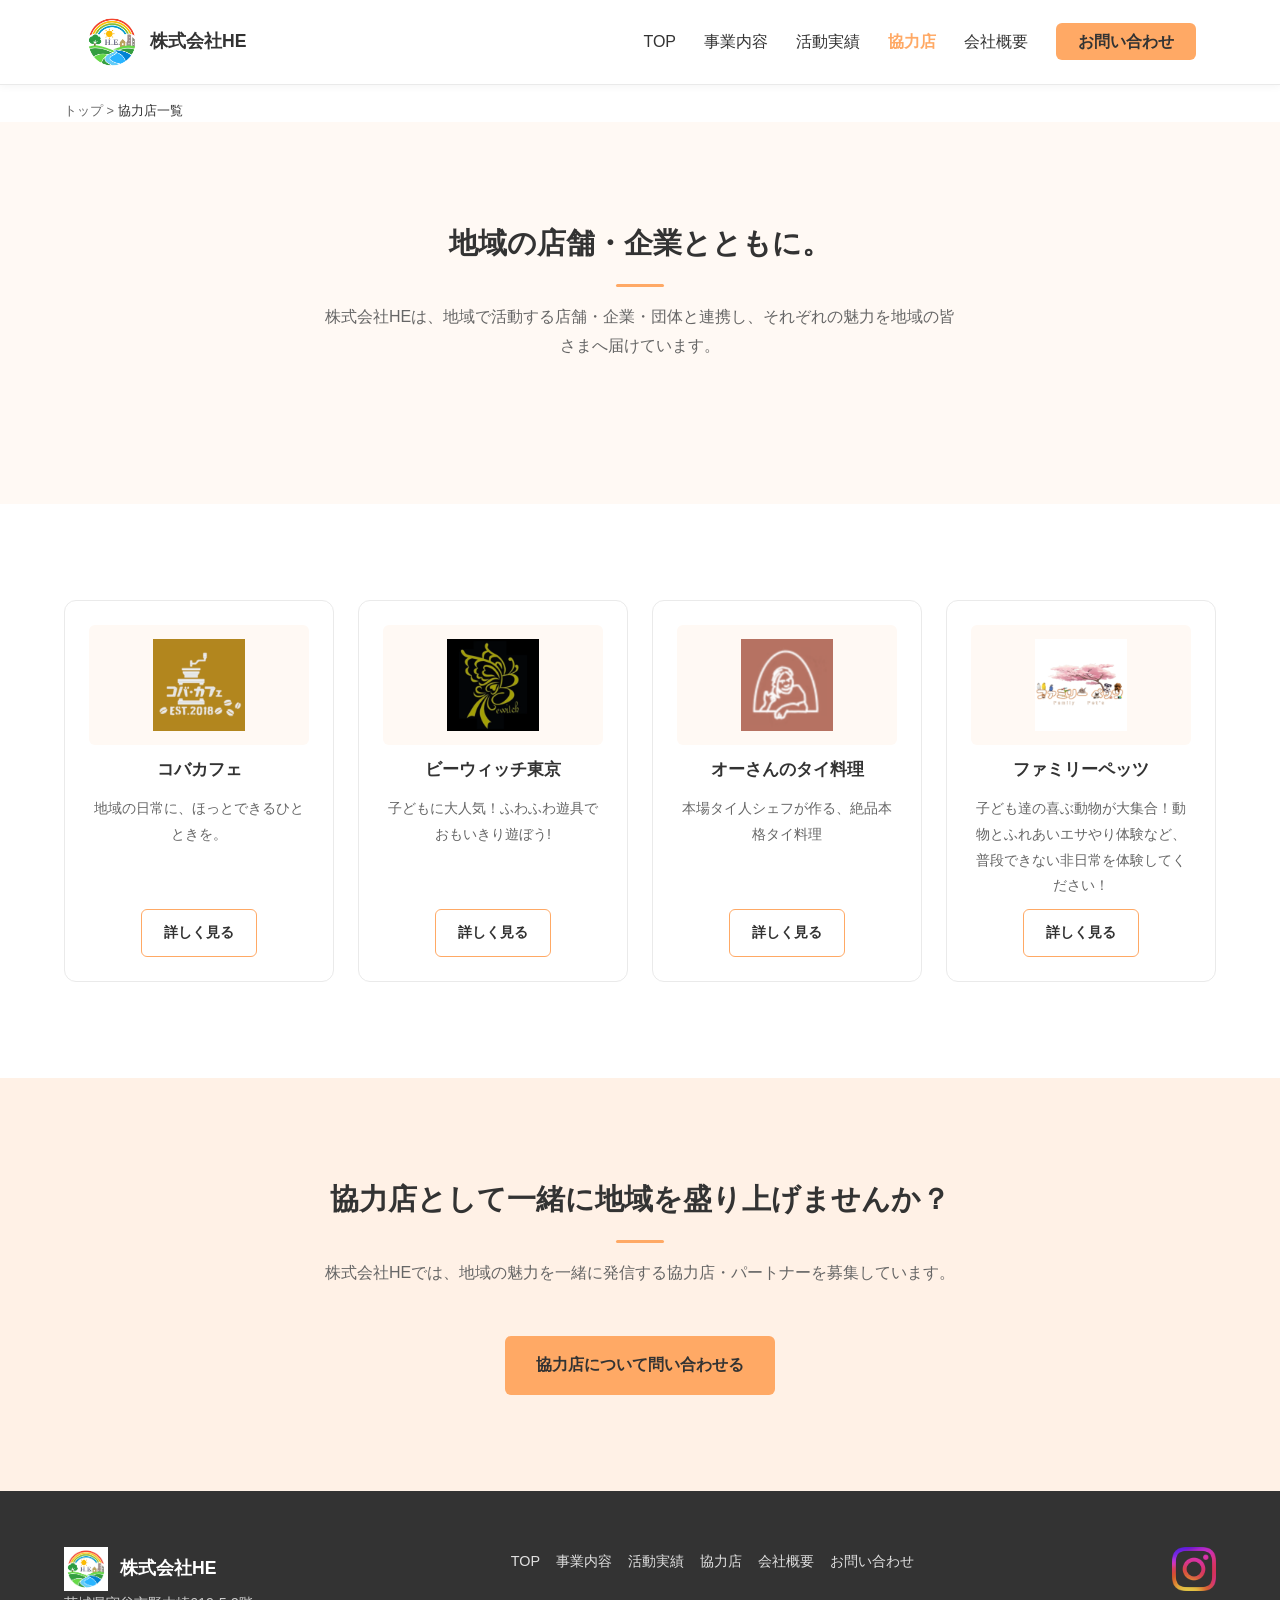
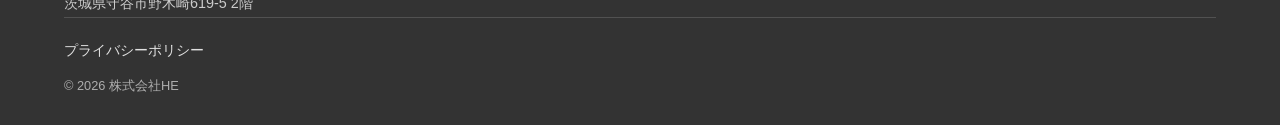
==== partners/index.html @ 6c6effa5 "一覧ページのキャッチコピーを各店詳細ページと統一(コバカフェは保留のため未変更)" ====
<!DOCTYPE html>

<html lang="ja">
<head>
<meta charset="UTF-8">
<meta name="viewport" content="width=device-width, initial-scale=1.0">
<link rel="icon" type="image/png" href="/images/favicon.png">

<title>協力店一覧｜株式会社HE</title>
<meta name="description" content="株式会社HEと連携する地域の協力店・パートナーの一覧ページです。">
<link rel="canonical" href="https://he-company.com/partners/">

<meta property="og:type" content="website">
<meta property="og:title" content="協力店一覧｜株式会社HE">
<meta property="og:description" content="株式会社HEと連携する地域の協力店・パートナーの一覧ページです。">
<meta property="og:url" content="https://he-company.com/partners/">
<meta property="og:image" content="https://he-company.com/images/logo.png">

<link rel="stylesheet" href="/style.css">
<link rel="stylesheet" href="/partners.css">
</head>
<body>

<header>
    <div class="header-inner container">

        <a href="/" class="brand">
            <img src="/images/logo.png" alt="株式会社HEロゴ" class="site-logo">
            <span class="site-name">株式会社HE</span>
        </a>

        <div class="hamburger" id="hamburger" aria-label="メニューを開く">
            <span></span>
            <span></span>
            <span></span>
        </div>

        <nav id="nav-menu">
            <ul>
                <li><a href="/#hero">TOP</a></li>
                <li><a href="/#services">事業内容</a></li>
                <li><a href="/#results">活動実績</a></li>
                <li><a href="/partners/" class="active" aria-current="page">協力店</a></li>
                <li><a href="/#company">会社概要</a></li>
                <li class="nav-cta"><a href="/#contact">お問い合わせ</a></li>
            </ul>
        </nav>

    </div>
</header>

<nav class="breadcrumb" aria-label="パンくずリスト">
    <div class="container">
        <a href="/">トップ</a> <span>&gt;</span> <span aria-current="page">協力店一覧</span>
    </div>
</nav>

<section class="bg-sub partners-hero">
    <div class="container fade-in">
        <h1 class="section-title">地域の店舗・企業とともに。</h1>
        <p class="section-lead">
            株式会社HEは、地域で活動する店舗・企業・団体と連携し、それぞれの魅力を地域の皆さまへ届けています。
        </p>
    </div>
</section>

<section>
    <div class="container fade-in">

        <!-- 協力店を追加する場合は、この <article class="partner-card"> ブロックを複製してください -->
        <div class="partners-list-grid">

            <article class="partner-card">
                <a href="/partners/kobacafe/" class="partner-card-logo">
                    <img src="/images/partners/kobacafe/logo.png" alt="コバカフェのロゴ">
                </a>
                <h2><a href="/partners/kobacafe/">コバカフェ</a></h2>
                <p>地域の日常に、ほっとできるひとときを。</p>
                <a href="/partners/kobacafe/" class="btn btn-outline btn-small">詳しく見る</a>
            </article>

            <article class="partner-card">
                <a href="/partners/bewitch-tokyo/" class="partner-card-logo">
                    <img src="/images/partners/bewitch-tokyo/logo.png" alt="ビーウィッチ東京のロゴ">
                </a>
                <h2><a href="/partners/bewitch-tokyo/">ビーウィッチ東京</a></h2>
                <p>子どもに大人気！ふわふわ遊具でおもいきり遊ぼう!</p>
                <a href="/partners/bewitch-tokyo/" class="btn btn-outline btn-small">詳しく見る</a>
            </article>

            <article class="partner-card">
                <a href="/partners/osan-thai/" class="partner-card-logo">
                    <img src="/images/partners/osan-thai/logo.png" alt="オーさんのタイ料理のロゴ">
                </a>
                <h2><a href="/partners/osan-thai/">オーさんのタイ料理</a></h2>
                <p>本場タイ人シェフが作る、絶品本格タイ料理</p>
                <a href="/partners/osan-thai/" class="btn btn-outline btn-small">詳しく見る</a>
            </article>

            <article class="partner-card">
                <a href="/partners/family-pets/" class="partner-card-logo">
                    <img src="/images/partners/family-pets/logo.png" alt="ファミリーペッツのロゴ">
                </a>
                <h2><a href="/partners/family-pets/">ファミリーペッツ</a></h2>
                <p>子ども達の喜ぶ動物が大集合！動物とふれあいエサやり体験など、普段できない非日常を体験してください！</p>
                <a href="/partners/family-pets/" class="btn btn-outline btn-small">詳しく見る</a>
            </article>

        </div>

    </div>
</section>

<section class="bg-accent">
    <div class="container fade-in" style="text-align:center;">
        <h2 class="section-title">協力店として一緒に地域を盛り上げませんか？</h2>
        <p class="section-lead">
            株式会社HEでは、地域の魅力を一緒に発信する協力店・パートナーを募集しています。
        </p>
        <a href="/#contact" class="btn btn-primary">協力店について問い合わせる</a>
    </div>
</section>

<footer>

    <div class="container footer-grid">

        <div>
            <div class="footer-brand">
                <img src="/images/logo.png" alt="株式会社HEロゴ" class="site-logo">
                <span class="site-name" style="color:#fff;">株式会社HE</span>
            </div>
            <p class="footer-address">茨城県守谷市野木崎619-5 2階</p>
        </div>

        <nav class="footer-nav">
            <ul>
                <li><a href="/#hero">TOP</a></li>
                <li><a href="/#services">事業内容</a></li>
                <li><a href="/#results">活動実績</a></li>
                <li><a href="/partners/">協力店</a></li>
                <li><a href="/#company">会社概要</a></li>
                <li><a href="/#contact">お問い合わせ</a></li>
            </ul>
        </nav>

        <div class="footer-sns">
            <ul>
                <!-- Instagramのリンク先URLは後日設定予定 -->
                <li><a href="#" aria-label="Instagram"><img src="/images/instagram-icon.png" alt="Instagram" class="sns-icon"></a></li>
            </ul>
        </div>

    </div>

    <div class="container footer-legal">
        <a href="/privacy/">プライバシーポリシー</a>
        <p>© 2026 株式会社HE</p>
    </div>

</footer>

<script src="/script.js"></script>
</body>
</html>
---- style.css ----
/* ==========================================================================
   Variables
   ========================================================================== */
:root {
  --color-primary: #FFA965;
  --color-primary-light: #FFF1E6;
  --color-text: #333333;
  --color-text-light: #666666;
  --color-background: #FFFFFF;
  --color-background-sub: #FFF9F4;
  --color-border: #EAEAEA;
  --container-width: 1200px;
  --partner-content-width: 800px;
  --radius-sm: 6px;
  --radius-md: 12px;
  --section-padding: clamp(56px, 8vw, 96px);
}

/* ==========================================================================
   Reset / Base
   ========================================================================== */
* {
  margin: 0;
  padding: 0;
  box-sizing: border-box;
}

html {
  scroll-behavior: smooth;
}

body {
  font-family: "Hiragino Kaku Gothic ProN", "Hiragino Sans", "Yu Gothic Medium", "Meiryo", sans-serif;
  line-height: 1.8;
  color: var(--color-text);
  background: var(--color-background);
  overflow-x: hidden;
}

img {
  max-width: 100%;
  display: block;
}

a {
  color: inherit;
}

.container {
  width: 90%;
  max-width: var(--container-width);
  margin: auto;
}

section {
  padding: var(--section-padding) 0;
}

.bg-sub {
  background: var(--color-background-sub);
}

.bg-accent {
  background: var(--color-primary-light);
}

.section-title {
  text-align: center;
  font-size: clamp(1.4rem, 3vw, 1.8rem);
  margin-bottom: 16px;
}

.section-title::after {
  content: "";
  display: block;
  width: 48px;
  height: 3px;
  background: var(--color-primary);
  margin: 14px auto 0;
  border-radius: 2px;
}

.section-lead {
  text-align: center;
  max-width: 640px;
  margin: 0 auto 48px;
  color: var(--color-text-light);
}

.placeholder {
  border: 2px dashed #d8d0c8;
  background: #fdfbf9;
  display: flex;
  justify-content: center;
  align-items: center;
  color: #999;
  border-radius: var(--radius-sm);
  text-align: center;
  font-size: 0.9rem;
}

/* fade-in on scroll */
.fade-in {
  opacity: 0;
  transform: translateY(16px);
  transition: opacity .6s ease, transform .6s ease;
}

.fade-in.is-visible {
  opacity: 1;
  transform: none;
}

/* ==========================================================================
   Buttons
   ========================================================================== */
.btn {
  display: inline-flex;
  align-items: center;
  justify-content: center;
  gap: 8px;
  min-height: 48px;
  padding: 14px 30px;
  border-radius: var(--radius-sm);
  font-weight: 600;
  text-decoration: none;
  border: 1.5px solid transparent;
  cursor: pointer;
  transition: opacity .2s ease, background-color .2s ease;
  font-size: 1rem;
}

.btn-small {
  min-height: 40px;
  padding: 10px 22px;
  font-size: 0.9rem;
}

.btn-primary {
  background: var(--color-primary);
  color: var(--color-text);
}

.btn-primary:hover {
  opacity: 0.85;
}

.btn-outline {
  background: transparent;
  border-color: var(--color-primary);
  color: var(--color-text);
}

.btn-outline:hover {
  background: var(--color-primary-light);
}

.btn-outline-light {
  background: transparent;
  border-color: #fff;
  color: #fff;
}

.btn-outline-light:hover {
  background: rgba(255, 255, 255, 0.15);
}

/* ==========================================================================
   Header
   ========================================================================== */
header {
  background: #fff;
  border-bottom: 1px solid var(--color-border);
  box-shadow: 0 2px 8px rgba(0, 0, 0, 0.04);
  position: sticky;
  top: 0;
  z-index: 100;
}

.header-inner {
  display: flex;
  justify-content: space-between;
  align-items: center;
  padding: 14px 20px;
}

.brand {
  display: flex;
  align-items: center;
  gap: 10px;
  text-decoration: none;
}

.site-logo {
  width: 56px;
  height: 56px;
  object-fit: contain;
}

.site-name {
  font-size: 1.1rem;
  font-weight: 700;
  color: var(--color-text);
}

.hamburger {
  display: flex;
  flex-direction: column;
  gap: 5px;
  cursor: pointer;
  z-index: 110;
}

.hamburger span {
  width: 28px;
  height: 3px;
  background: var(--color-text);
  border-radius: 3px;
  transition: transform .2s ease, opacity .2s ease;
}

nav ul {
  display: flex;
  align-items: center;
  list-style: none;
  gap: 28px;
}

nav a {
  text-decoration: none;
  color: var(--color-text);
  font-weight: 500;
}

nav a:hover {
  color: var(--color-primary);
}

.nav-cta a {
  background: var(--color-primary);
  color: var(--color-text);
  padding: 10px 22px;
  border-radius: var(--radius-sm);
  font-weight: 600;
}

.nav-cta a:hover {
  opacity: 0.85;
}

/* ==========================================================================
   Hero (first view)
   ========================================================================== */
.hero {
  position: relative;
  overflow: hidden;
}

.hero-media {
  position: absolute;
  inset: 0;
  z-index: 0;
}

.hero-media img {
  width: 100%;
  height: 100%;
  object-fit: cover;
}

.hero-overlay {
  position: absolute;
  inset: 0;
  background: linear-gradient(180deg, rgba(35, 24, 12, 0.55), rgba(35, 24, 12, 0.45));
}

.hero-content {
  position: relative;
  z-index: 1;
  color: #fff;
  text-align: center;
  padding: 120px 0;
}

.hero-brand {
  font-size: 0.95rem;
  letter-spacing: 0.08em;
  opacity: 0.9;
  margin-bottom: 14px;
}

.hero-copy {
  font-size: clamp(1.8rem, 5vw, 2.6rem);
  font-weight: 700;
  line-height: 1.5;
  margin-bottom: 20px;
}

.hero-lead {
  max-width: 560px;
  margin: 0 auto 32px;
  font-size: 1rem;
}

.hero-buttons {
  display: flex;
  gap: 16px;
  justify-content: center;
  flex-wrap: wrap;
}

/* ==========================================================================
   Stats (数字で見るH.E.)
   ========================================================================== */
.stats-grid {
  display: grid;
  grid-template-columns: repeat(2, 1fr);
  gap: 20px;
  text-align: center;
}

.stat-item {
  padding: 24px 10px;
}

.stat-number {
  font-size: clamp(1.8rem, 5vw, 2.6rem);
  font-weight: 700;
  color: var(--color-primary);
  line-height: 1.2;
}

.stat-number span {
  font-size: 1rem;
  font-weight: 500;
  color: var(--color-text);
  margin-left: 4px;
}

.stat-label {
  margin-top: 6px;
  color: var(--color-text-light);
  font-size: 0.95rem;
}

.stats-note {
  text-align: center;
  margin-top: 32px;
  font-size: 0.8rem;
  color: var(--color-text-light);
}

/* ==========================================================================
   About (私たちについて)
   ========================================================================== */
.about-layout {
  display: flex;
  flex-direction: column;
  gap: 32px;
  align-items: center;
}

.about-image {
  width: 100%;
  height: 280px;
  border-radius: var(--radius-md);
  overflow: hidden;
}

.about-image img {
  width: 100%;
  height: 100%;
  object-fit: cover;
}

.about-text h2 {
  text-align: left;
}

.about-text h2::after {
  margin: 14px 0 0;
}

.about-text p {
  color: var(--color-text-light);
}

/* ==========================================================================
   Services (事業内容)
   ========================================================================== */
.services {
  display: grid;
  grid-template-columns: 1fr;
  gap: 30px;
}

.card {
  background: #fff;
  border: 1px solid var(--color-border);
  border-radius: var(--radius-md);
  padding: 24px;
}

.card .placeholder {
  height: 200px;
  margin-bottom: 20px;
}

.card-number {
  color: var(--color-primary);
  font-weight: 700;
  font-size: 1.4rem;
  margin-bottom: 8px;
}

.card h3 {
  margin-bottom: 10px;
}

.card p {
  color: var(--color-text-light);
}

/* ==========================================================================
   Results / Cases (活動実績・事例)
   ========================================================================== */
.cases {
  display: grid;
  grid-template-columns: 1fr;
  gap: 30px;
}

.case-card {
  background: #fff;
  border: 1px solid var(--color-border);
  border-radius: var(--radius-md);
  padding: 24px;
  display: flex;
  flex-direction: column;
  gap: 14px;
}

.case-card .placeholder {
  height: 180px;
}

.case-meta {
  display: grid;
  grid-template-columns: repeat(2, 1fr);
  gap: 10px 16px;
  font-size: 0.9rem;
}

.case-meta div {
  display: flex;
  flex-direction: column;
}

.case-meta dt {
  color: var(--color-text-light);
  font-size: 0.8rem;
}

.case-meta dd {
  font-weight: 600;
}

.case-role {
  font-size: 0.95rem;
  color: var(--color-text-light);
}

.case-card .btn {
  align-self: flex-start;
}

/* ==========================================================================
   Partners (協力店ネットワーク)
   ========================================================================== */
.partners-grid {
  display: grid;
  grid-template-columns: repeat(2, 1fr);
  gap: 20px;
}

.partners-grid .placeholder {
  height: 110px;
}

.partners-cta {
  text-align: center;
  margin-top: 40px;
}

/* ==========================================================================
   Community (地域貢献活動)
   ========================================================================== */
.community-layout {
  display: flex;
  flex-direction: column;
  gap: 24px;
  align-items: center;
}

.community-photo {
  width: 100%;
  height: 260px;
}

.community-text {
  text-align: center;
  max-width: 640px;
  color: var(--color-text-light);
}

/* ==========================================================================
   Message (代表メッセージ)
   ========================================================================== */
.message {
  display: flex;
  flex-direction: column;
  gap: 32px;
  align-items: center;
}

.rep-image {
  width: 100%;
  max-width: 320px;
  height: 320px;
  border-radius: var(--radius-md);
  overflow: hidden;
}

.rep-image img {
  width: 100%;
  height: 100%;
  object-fit: cover;
}

.message-name {
  font-weight: 700;
  margin-bottom: 12px;
}

.message-text {
  color: var(--color-text-light);
  margin-bottom: 24px;
}

/* ==========================================================================
   Contact
   ========================================================================== */
.contact {
  text-align: center;
}

.contact .section-lead {
  margin-bottom: 32px;
}

.contact-actions {
  display: flex;
  flex-direction: column;
  align-items: center;
  gap: 16px;
}

.contact-email {
  color: var(--color-text-light);
  font-size: 0.9rem;
}

/* ==========================================================================
   Company overview
   ========================================================================== */
.company-table {
  width: 100%;
  border-collapse: collapse;
  background: #fff;
}

.company-table th,
.company-table td {
  border: 1px solid var(--color-border);
  padding: 15px;
  text-align: left;
}

.company-table th {
  width: 30%;
  background: var(--color-background-sub);
}

/* ==========================================================================
   Footer
   ========================================================================== */
footer {
  background: var(--color-text);
  color: #fff;
  padding: 56px 0 28px;
}

.footer-grid {
  display: flex;
  flex-direction: column;
  gap: 32px;
}

.footer-brand {
  display: flex;
  align-items: center;
  gap: 12px;
}

.footer-brand .site-logo {
  width: 44px;
  height: 44px;
}

.footer-address {
  color: rgba(255, 255, 255, 0.75);
  font-size: 0.9rem;
}

.footer-nav ul,
.footer-sns ul {
  list-style: none;
  display: flex;
  flex-wrap: wrap;
  gap: 16px;
}

.footer-nav a,
.footer-sns a,
.footer-legal a {
  color: rgba(255, 255, 255, 0.85);
  text-decoration: none;
  font-size: 0.9rem;
}

.footer-nav a:hover,
.footer-sns a:hover,
.footer-legal a:hover {
  color: var(--color-primary);
}

.sns-icon {
  width: 24px;
  height: 24px;
  object-fit: contain;
  opacity: 0.9;
  transition: opacity 0.2s ease;
}

.footer-sns a:hover .sns-icon {
  opacity: 1;
}

.footer-legal {
  border-top: 1px solid rgba(255, 255, 255, 0.15);
  padding-top: 20px;
  display: flex;
  flex-direction: column;
  gap: 10px;
  font-size: 0.8rem;
  color: rgba(255, 255, 255, 0.6);
}

/* ==========================================================================
   Responsive
   ========================================================================== */
@media (min-width: 600px) {
  .partners-grid {
    grid-template-columns: repeat(3, 1fr);
  }
}

@media (min-width: 768px) {
  .stats-grid {
    grid-template-columns: repeat(4, 1fr);
  }

  .services {
    grid-template-columns: repeat(3, 1fr);
  }

  .cases {
    grid-template-columns: repeat(3, 1fr);
  }

  .partners-grid {
    grid-template-columns: repeat(4, 1fr);
  }

  .about-image,
  .community-photo {
    height: 380px;
  }
}

@media (min-width: 900px) {
  .hamburger {
    display: none;
  }

  #nav-menu {
    display: block;
  }

  .about-layout {
    flex-direction: row;
    align-items: center;
    text-align: left;
  }

  .about-layout .about-image {
    flex: 1;
  }

  .about-layout .about-text {
    flex: 1;
  }

  .message {
    flex-direction: row;
    align-items: center;
    text-align: left;
  }

  .message-name,
  .message-text {
    text-align: left;
  }

  .footer-grid {
    flex-direction: row;
    justify-content: space-between;
    flex-wrap: wrap;
  }

  .sns-icon {
    width: 44px;
    height: 44px;
  }

  .contact-actions {
    flex-direction: row;
    justify-content: center;
  }
}

@media (max-width: 899px) {
  #nav-menu {
    display: none;
  }

  #nav-menu.active {
    display: block;
    position: absolute;
    top: 100%;
    left: 0;
    width: 100%;
    background: #fff;
    border-top: 1px solid var(--color-border);
    box-shadow: 0 8px 16px rgba(0, 0, 0, 0.06);
  }

  #nav-menu.active ul {
    flex-direction: column;
    align-items: flex-start;
    padding: 20px;
    gap: 18px;
  }

  .nav-cta {
    width: 100%;
  }

  .nav-cta a {
    display: block;
    text-align: center;
  }
}
---- partners.css ----
/* ==========================================================================
   Partners: shared styles for /partners/ and /partners/<slug>/
   Uses CSS variables defined in style.css :root
   ========================================================================== */

/* current-page indicator in header nav */
nav a.active {
  color: var(--color-primary);
  font-weight: 700;
}

/* small "H.E. PARTNER" label above breadcrumb on individual pages */
.partner-tag {
  text-align: center;
  font-size: 0.75rem;
  letter-spacing: 0.08em;
  color: var(--color-text-light);
  margin: 18px 0 0;
}

/* breadcrumb */
.breadcrumb {
  padding: 14px 0 0;
  font-size: 0.8rem;
  color: var(--color-text-light);
}

.breadcrumb a {
  color: var(--color-text-light);
  text-decoration: none;
}

.breadcrumb a:hover {
  color: var(--color-primary);
}

.breadcrumb span[aria-current] {
  color: var(--color-text);
}

/* narrow centered column used on individual partner pages */
.partner-container {
  width: 90%;
  max-width: var(--partner-content-width);
  margin: auto;
}

/* ==========================================================================
   Partner card (used in the homepage teaser grid and /partners/ list)
   ========================================================================== */
.partner-card {
  background: #fff;
  border: 1px solid var(--color-border);
  border-radius: var(--radius-md);
  padding: 24px;
  display: flex;
  flex-direction: column;
  align-items: center;
  gap: 10px;
  text-align: center;
}

.partner-card-logo {
  display: flex;
  align-items: center;
  justify-content: center;
  width: 100%;
  height: 120px;
  background: var(--color-background-sub);
  border-radius: var(--radius-sm);
  overflow: hidden;
}

.partner-card-logo img {
  width: 100%;
  height: 100%;
  object-fit: contain;
  padding: 14px;
}

.partner-card h2,
.partner-card h3 {
  font-size: 1.05rem;
}

.partner-card h2 a,
.partner-card h3 a {
  text-decoration: none;
  color: var(--color-text);
}

.partner-card p {
  color: var(--color-text-light);
  font-size: 0.9rem;
  flex: 1;
}

.partners-list-grid {
  display: grid;
  grid-template-columns: 1fr;
  gap: 24px;
}

@media (min-width: 600px) {
  .partners-list-grid {
    grid-template-columns: repeat(2, 1fr);
  }
}

@media (min-width: 900px) {
  .partners-list-grid {
    grid-template-columns: repeat(4, 1fr);
  }
}

/* ==========================================================================
   Individual partner page
   ========================================================================== */
.partner-logo-box {
  width: 160px;
  height: 160px;
  margin: 28px auto 0;
  display: flex;
  align-items: center;
  justify-content: center;
  background: var(--color-background-sub);
  border-radius: var(--radius-md);
  overflow: hidden;
}

.partner-logo-box img {
  width: 100%;
  height: 100%;
  object-fit: contain;
  padding: 18px;
}

.partner-name {
  text-align: center;
  font-size: clamp(1.5rem, 6vw, 2.1rem);
  font-weight: 700;
  margin: 20px 0 10px;
  overflow-wrap: break-word;
}

.partner-catch {
  text-align: center;
  color: var(--color-text-light);
  font-size: 1.05rem;
  max-width: 520px;
  margin: 0 auto 44px;
}

.partner-product {
  text-align: center;
}

.partner-product-image {
  width: 100%;
  max-width: 800px;
  aspect-ratio: 8 / 5;
  margin: 0 auto;
  border-radius: var(--radius-md);
  overflow: hidden;
  background: var(--color-background-sub);
}

.partner-product-image img {
  width: 100%;
  height: 100%;
  object-fit: cover;
}

.partner-product-label {
  display: inline-block;
  margin-top: 18px;
  font-size: 0.75rem;
  font-weight: 600;
  color: var(--color-text);
  background: var(--color-primary);
  padding: 4px 14px;
  border-radius: 999px;
}

.partner-product-name {
  font-size: 1.2rem;
  font-weight: 700;
  margin-top: 10px;
}

.partner-product-desc {
  color: var(--color-text-light);
  margin-top: 8px;
}

.partner-info {
  max-width: 480px;
  margin: 48px auto 0;
  display: flex;
  flex-direction: column;
  gap: 16px;
}

.partner-info div {
  display: flex;
  justify-content: space-between;
  align-items: baseline;
  gap: 16px;
  padding-bottom: 12px;
  border-bottom: 1px solid var(--color-border);
  flex-wrap: wrap;
}

.partner-info dt {
  color: var(--color-text-light);
  font-size: 0.85rem;
  flex-shrink: 0;
}

.partner-info dd {
  font-weight: 600;
  text-align: right;
  overflow-wrap: anywhere;
}

.partner-info dd.is-placeholder {
  color: var(--color-text-light);
  font-weight: 400;
  font-style: italic;
}

.partner-contact {
  text-align: center;
  margin: 40px 0;
}

.partner-contact .btn[aria-disabled="true"] {
  background: var(--color-border);
  color: var(--color-text-light);
  cursor: not-allowed;
}

.partner-footnote {
  text-align: center;
  font-size: 0.8rem;
  color: var(--color-text-light);
  margin: 0 0 40px;
}

.partner-footnote a {
  color: var(--color-primary);
  text-decoration: underline;
}

.partner-footer {
  padding: 40px 0;
}

.partner-footer .footer-grid {
  justify-content: center;
}

.partner-footer .footer-legal {
  text-align: center;
  align-items: center;
}

/* ==========================================================================
   Legal content (e.g. /privacy/)
   ========================================================================== */
.legal {
  padding: var(--section-padding) 0;
}

.legal h1 {
  font-size: clamp(1.5rem, 5vw, 2rem);
  margin-bottom: 24px;
}

.legal h2 {
  font-size: 1.1rem;
  margin: 40px 0 12px;
}

.legal p {
  color: var(--color-text-light);
  margin-bottom: 12px;
}

.legal ul {
  color: var(--color-text-light);
  margin: 0 0 12px;
  padding-left: 1.4em;
}

.legal li {
  margin-bottom: 6px;
}

.legal-date {
  margin-top: 40px;
  font-size: 0.9rem;
}
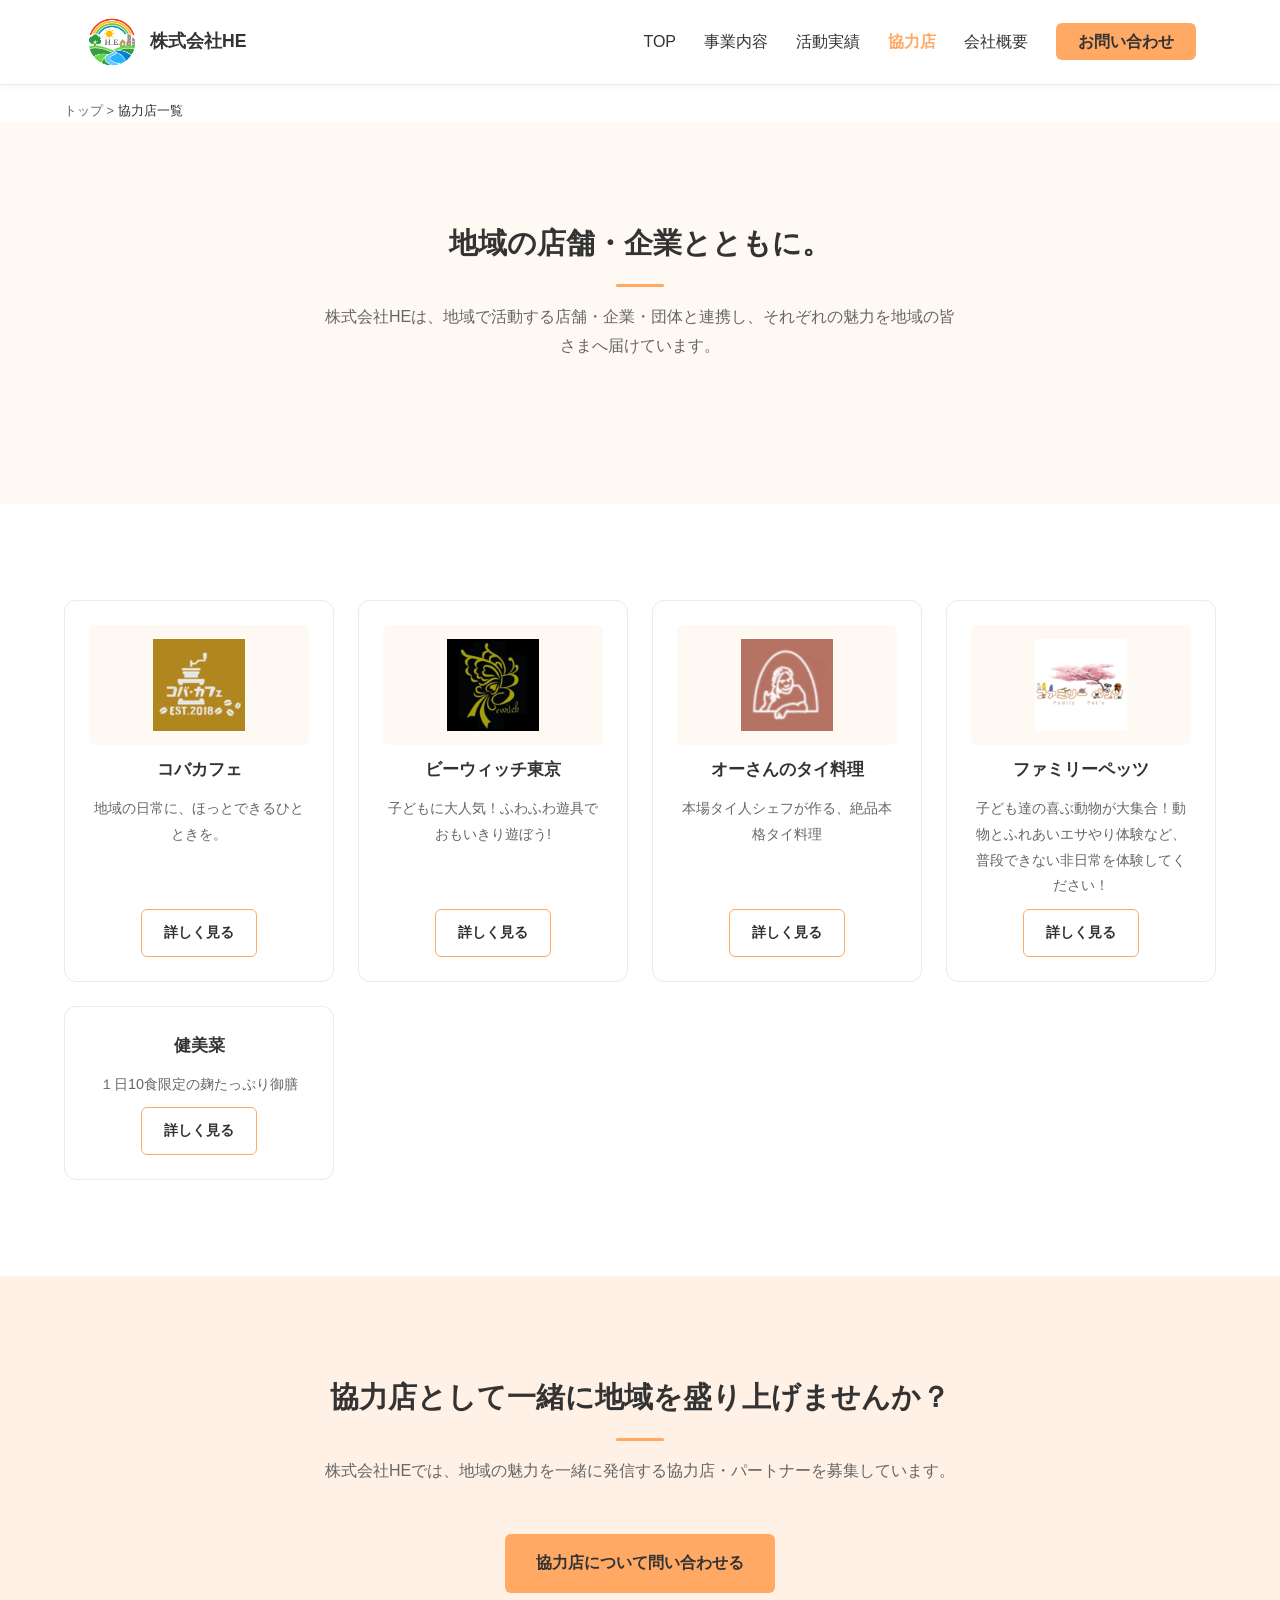
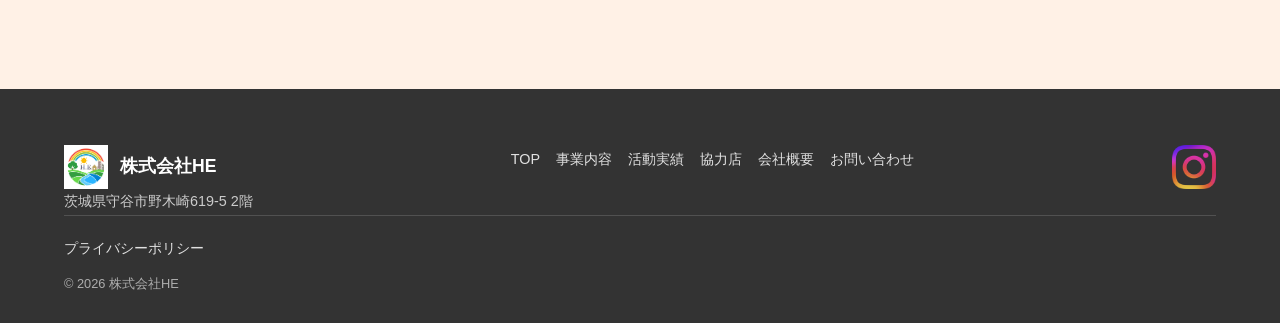
==== commit 038249fa: "協力店「健美菜」を追加 アンケート回答をもとに協力店一覧・個別ページを新規作成。 ロゴ画像・キャッチコピー・お問い合わせ先・WebサイトURLは 未提出/未取得のため未掲載（後日追加予定）。  Co-" ====
--- a/partners/index.html
+++ b/partners/index.html
@@ -5,19 +5,48 @@
 <meta charset="UTF-8">
 <meta name="viewport" content="width=device-width, initial-scale=1.0">
 <link rel="icon" type="image/png" href="/images/favicon.png">
-
-<title>協力店一覧｜株式会社HE</title>
-<meta name="description" content="株式会社HEと連携する地域の協力店・パートナーの一覧ページです。">
+<link rel="apple-touch-icon" href="/images/apple-touch-icon.png">
+
+<!-- SEO: 一覧ページとして内容が伝わるようtitle/descriptionをやや具体化 -->
+<title>協力店一覧｜地域の協力店・パートナー紹介｜株式会社HE</title>
+<meta name="description" content="株式会社HEと連携する茨城県・関東エリアの協力店・パートナーの一覧ページです。コバカフェ、ビーウィッチ東京など地域のお店・企業をご紹介しています。">
 <link rel="canonical" href="https://he-company.com/partners/">
 
 <meta property="og:type" content="website">
-<meta property="og:title" content="協力店一覧｜株式会社HE">
-<meta property="og:description" content="株式会社HEと連携する地域の協力店・パートナーの一覧ページです。">
+<meta property="og:site_name" content="株式会社HE">
+<meta property="og:locale" content="ja_JP">
+<meta property="og:title" content="協力店一覧｜地域の協力店・パートナー紹介｜株式会社HE">
+<meta property="og:description" content="株式会社HEと連携する茨城県・関東エリアの協力店・パートナーの一覧ページです。コバカフェ、ビーウィッチ東京など地域のお店・企業をご紹介しています。">
 <meta property="og:url" content="https://he-company.com/partners/">
 <meta property="og:image" content="https://he-company.com/images/logo.png">
 
+<!-- SEO: X(Twitter)カード -->
+<meta name="twitter:card" content="summary_large_image">
+<meta name="twitter:title" content="協力店一覧｜地域の協力店・パートナー紹介｜株式会社HE">
+<meta name="twitter:description" content="株式会社HEと連携する茨城県・関東エリアの協力店・パートナーの一覧ページです。コバカフェ、ビーウィッチ東京など地域のお店・企業をご紹介しています。">
+<meta name="twitter:image" content="https://he-company.com/images/logo.png">
+
 <link rel="stylesheet" href="/style.css">
 <link rel="stylesheet" href="/partners.css">
+
+<!-- SEO: Organization構造化データ（トップページと同一内容。サイト全体でエンティティ・別名の一貫性を持たせる） -->
+<script type="application/ld+json">
+{
+  "@context": "https://schema.org",
+  "@type": "Organization",
+  "name": "株式会社HE",
+  "alternateName": ["Hello everyone!", "H.E.", "ハロエブ"],
+  "url": "https://he-company.com/",
+  "logo": "https://he-company.com/images/logo.png",
+  "address": {
+    "@type": "PostalAddress",
+    "addressCountry": "JP",
+    "addressRegion": "茨城県",
+    "addressLocality": "守谷市",
+    "streetAddress": "野木崎619-5 2階"
+  }
+}
+</script>
 </head>
 <body>
 
@@ -25,7 +54,7 @@
     <div class="header-inner container">
 
         <a href="/" class="brand">
-            <img src="/images/logo.png" alt="株式会社HEロゴ" class="site-logo">
+            <img src="/images/logo.png" alt="株式会社HEロゴ" class="site-logo" width="1701" height="1701" decoding="async">
             <span class="site-name">株式会社HE</span>
         </a>
 
@@ -72,7 +101,7 @@
 
             <article class="partner-card">
                 <a href="/partners/kobacafe/" class="partner-card-logo">
-                    <img src="/images/partners/kobacafe/logo.png" alt="コバカフェのロゴ">
+                    <img src="/images/partners/kobacafe/logo.png" alt="コバカフェのロゴ" width="500" height="500" loading="lazy" decoding="async">
                 </a>
                 <h2><a href="/partners/kobacafe/">コバカフェ</a></h2>
                 <p>地域の日常に、ほっとできるひとときを。</p>
@@ -81,7 +110,7 @@
 
             <article class="partner-card">
                 <a href="/partners/bewitch-tokyo/" class="partner-card-logo">
-                    <img src="/images/partners/bewitch-tokyo/logo.png" alt="ビーウィッチ東京のロゴ">
+                    <img src="/images/partners/bewitch-tokyo/logo.png" alt="ビーウィッチ東京のロゴ" width="500" height="500" loading="lazy" decoding="async">
                 </a>
                 <h2><a href="/partners/bewitch-tokyo/">ビーウィッチ東京</a></h2>
                 <p>子どもに大人気！ふわふわ遊具でおもいきり遊ぼう!</p>
@@ -90,7 +119,7 @@
 
             <article class="partner-card">
                 <a href="/partners/osan-thai/" class="partner-card-logo">
-                    <img src="/images/partners/osan-thai/logo.png" alt="オーさんのタイ料理のロゴ">
+                    <img src="/images/partners/osan-thai/logo.png" alt="オーさんのタイ料理のロゴ" width="500" height="500" loading="lazy" decoding="async">
                 </a>
                 <h2><a href="/partners/osan-thai/">オーさんのタイ料理</a></h2>
                 <p>本場タイ人シェフが作る、絶品本格タイ料理</p>
@@ -99,11 +128,17 @@
 
             <article class="partner-card">
                 <a href="/partners/family-pets/" class="partner-card-logo">
-                    <img src="/images/partners/family-pets/logo.png" alt="ファミリーペッツのロゴ">
+                    <img src="/images/partners/family-pets/logo.png" alt="ファミリーペッツのロゴ" width="500" height="500" loading="lazy" decoding="async">
                 </a>
                 <h2><a href="/partners/family-pets/">ファミリーペッツ</a></h2>
                 <p>子ども達の喜ぶ動物が大集合！動物とふれあいエサやり体験など、普段できない非日常を体験してください！</p>
                 <a href="/partners/family-pets/" class="btn btn-outline btn-small">詳しく見る</a>
+            </article>
+
+            <article class="partner-card">
+                <h2><a href="/partners/kenbina/">健美菜</a></h2>
+                <p>１日10食限定の麹たっぷり御膳</p>
+                <a href="/partners/kenbina/" class="btn btn-outline btn-small">詳しく見る</a>
             </article>
 
         </div>
@@ -127,7 +162,7 @@
 
         <div>
             <div class="footer-brand">
-                <img src="/images/logo.png" alt="株式会社HEロゴ" class="site-logo">
+                <img src="/images/logo.png" alt="株式会社HEロゴ" class="site-logo" width="1701" height="1701" loading="lazy" decoding="async">
                 <span class="site-name" style="color:#fff;">株式会社HE</span>
             </div>
             <p class="footer-address">茨城県守谷市野木崎619-5 2階</p>
@@ -147,7 +182,7 @@
         <div class="footer-sns">
             <ul>
                 <!-- Instagramのリンク先URLは後日設定予定 -->
-                <li><a href="#" aria-label="Instagram"><img src="/images/instagram-icon.png" alt="Instagram" class="sns-icon"></a></li>
+                <li><a href="#" aria-label="Instagram"><img src="/images/instagram-icon.png" alt="Instagram" class="sns-icon" width="128" height="128" loading="lazy" decoding="async"></a></li>
             </ul>
         </div>
 
--- a/style.css
+++ b/style.css
@@ -52,6 +52,19 @@
   margin: auto;
 }
 
+/* SEO/アクセシビリティ: 視覚的には非表示だが、スクリーンリーダーや検索エンジンには読み上げ・解釈させたい見出し用 */
+.sr-only {
+  position: absolute;
+  width: 1px;
+  height: 1px;
+  padding: 0;
+  margin: -1px;
+  overflow: hidden;
+  clip: rect(0, 0, 0, 0);
+  white-space: nowrap;
+  border: 0;
+}
+
 section {
   padding: var(--section-padding) 0;
 }
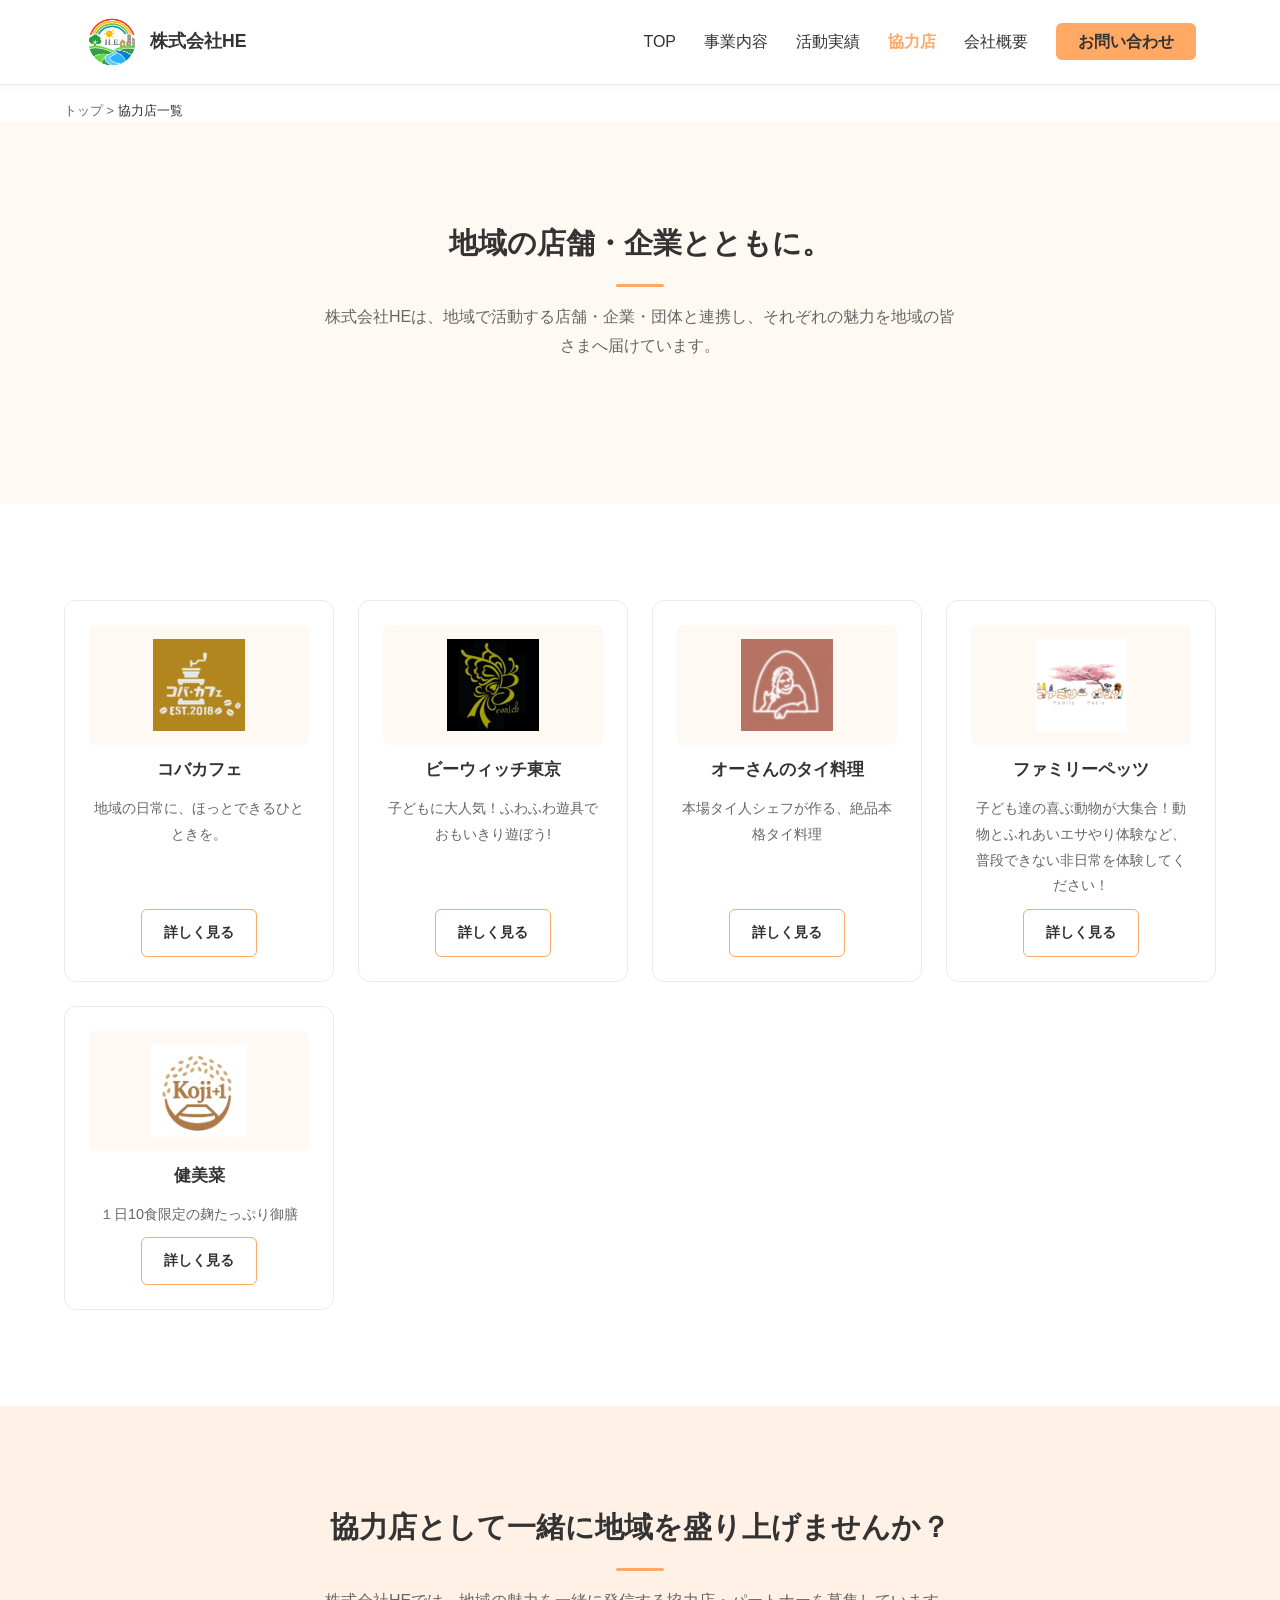
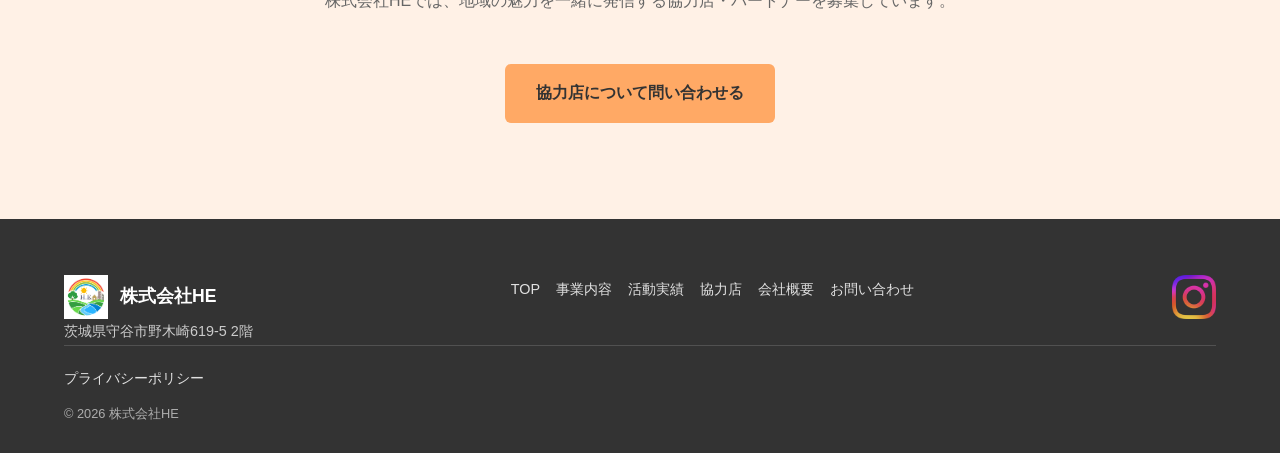
==== commit a0302b7a: "健美菜のロゴ画像を追加 ご提供いただいたロゴ(Koji+1)を一覧・個別ページに反映。  Co-Authored-By: Claude Sonnet 5 <noreply@anthropic.com>" ====
--- a/partners/index.html
+++ b/partners/index.html
@@ -136,6 +136,9 @@
             </article>
 
             <article class="partner-card">
+                <a href="/partners/kenbina/" class="partner-card-logo">
+                    <img src="/images/partners/kenbina/logo.png" alt="健美菜のロゴ" width="500" height="500" loading="lazy" decoding="async">
+                </a>
                 <h2><a href="/partners/kenbina/">健美菜</a></h2>
                 <p>１日10食限定の麹たっぷり御膳</p>
                 <a href="/partners/kenbina/" class="btn btn-outline btn-small">詳しく見る</a>
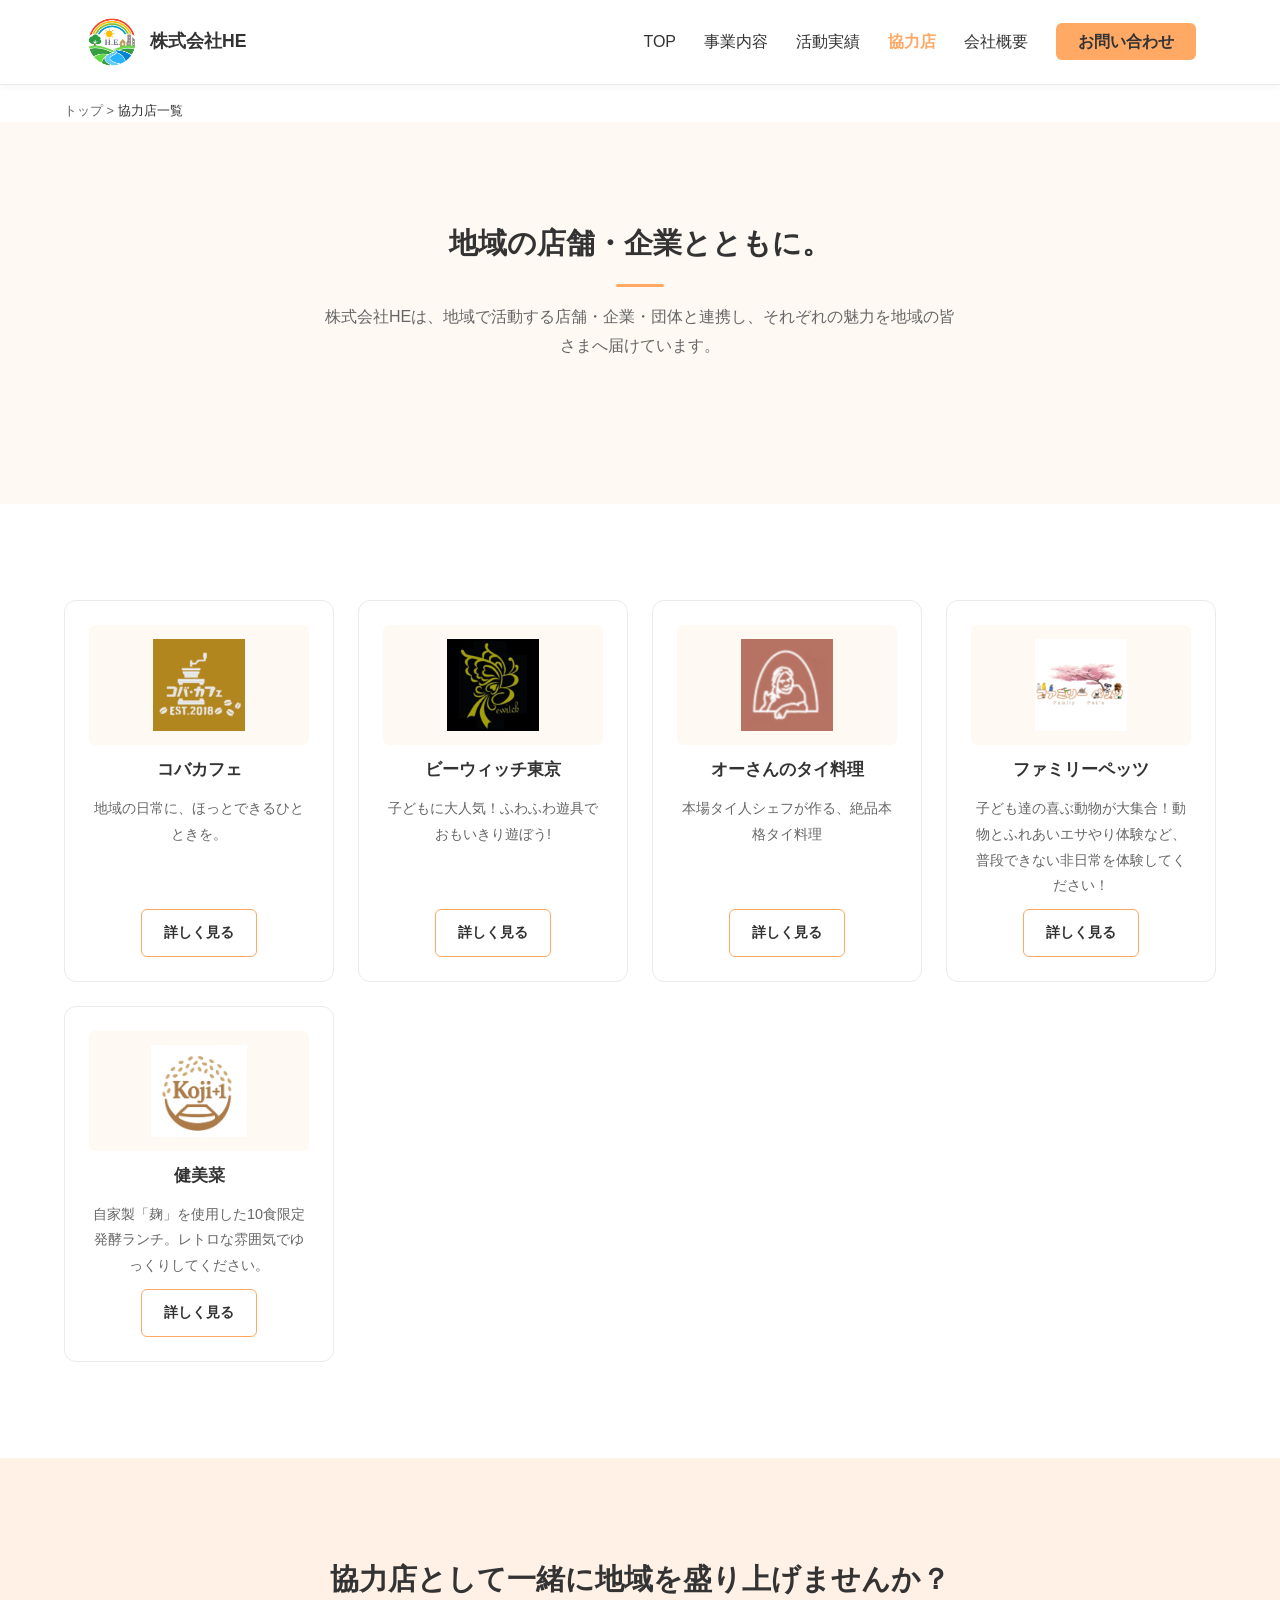
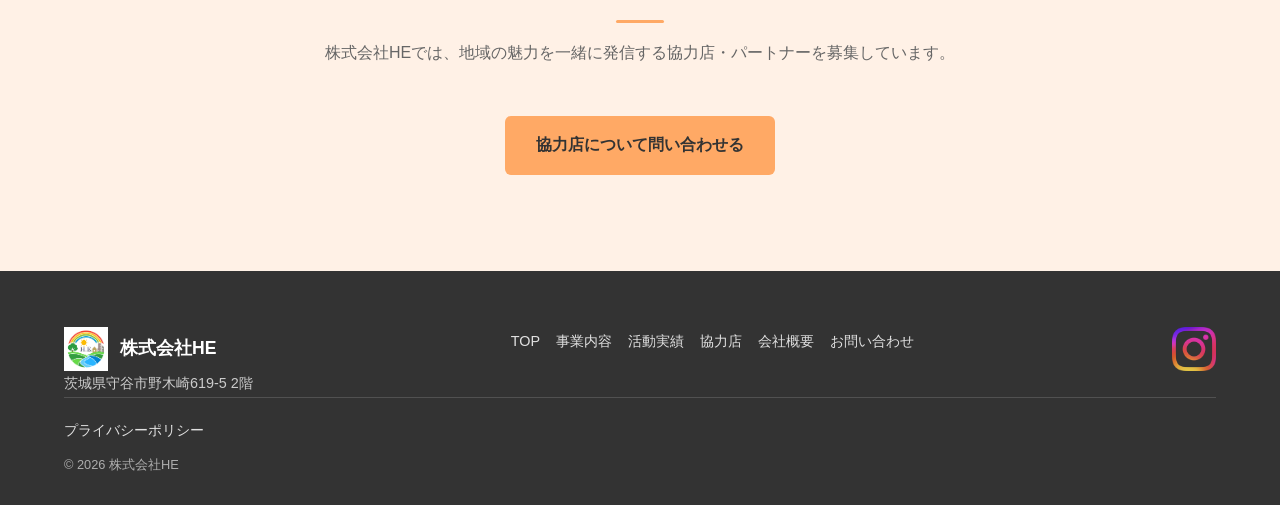
==== commit 1009e17d: "健美菜にキャッチコピーを追加 Notionアンケート回答に紹介文が追加されたため、 個別ページ・一覧ページに反映。  Co-Authored-By: Claude Sonnet 5 <noreply@" ====
--- a/partners/index.html
+++ b/partners/index.html
@@ -140,7 +140,7 @@
                     <img src="/images/partners/kenbina/logo.png" alt="健美菜のロゴ" width="500" height="500" loading="lazy" decoding="async">
                 </a>
                 <h2><a href="/partners/kenbina/">健美菜</a></h2>
-                <p>１日10食限定の麹たっぷり御膳</p>
+                <p>自家製「麹」を使用した10食限定発酵ランチ。レトロな雰囲気でゆっくりしてください。</p>
                 <a href="/partners/kenbina/" class="btn btn-outline btn-small">詳しく見る</a>
             </article>
 
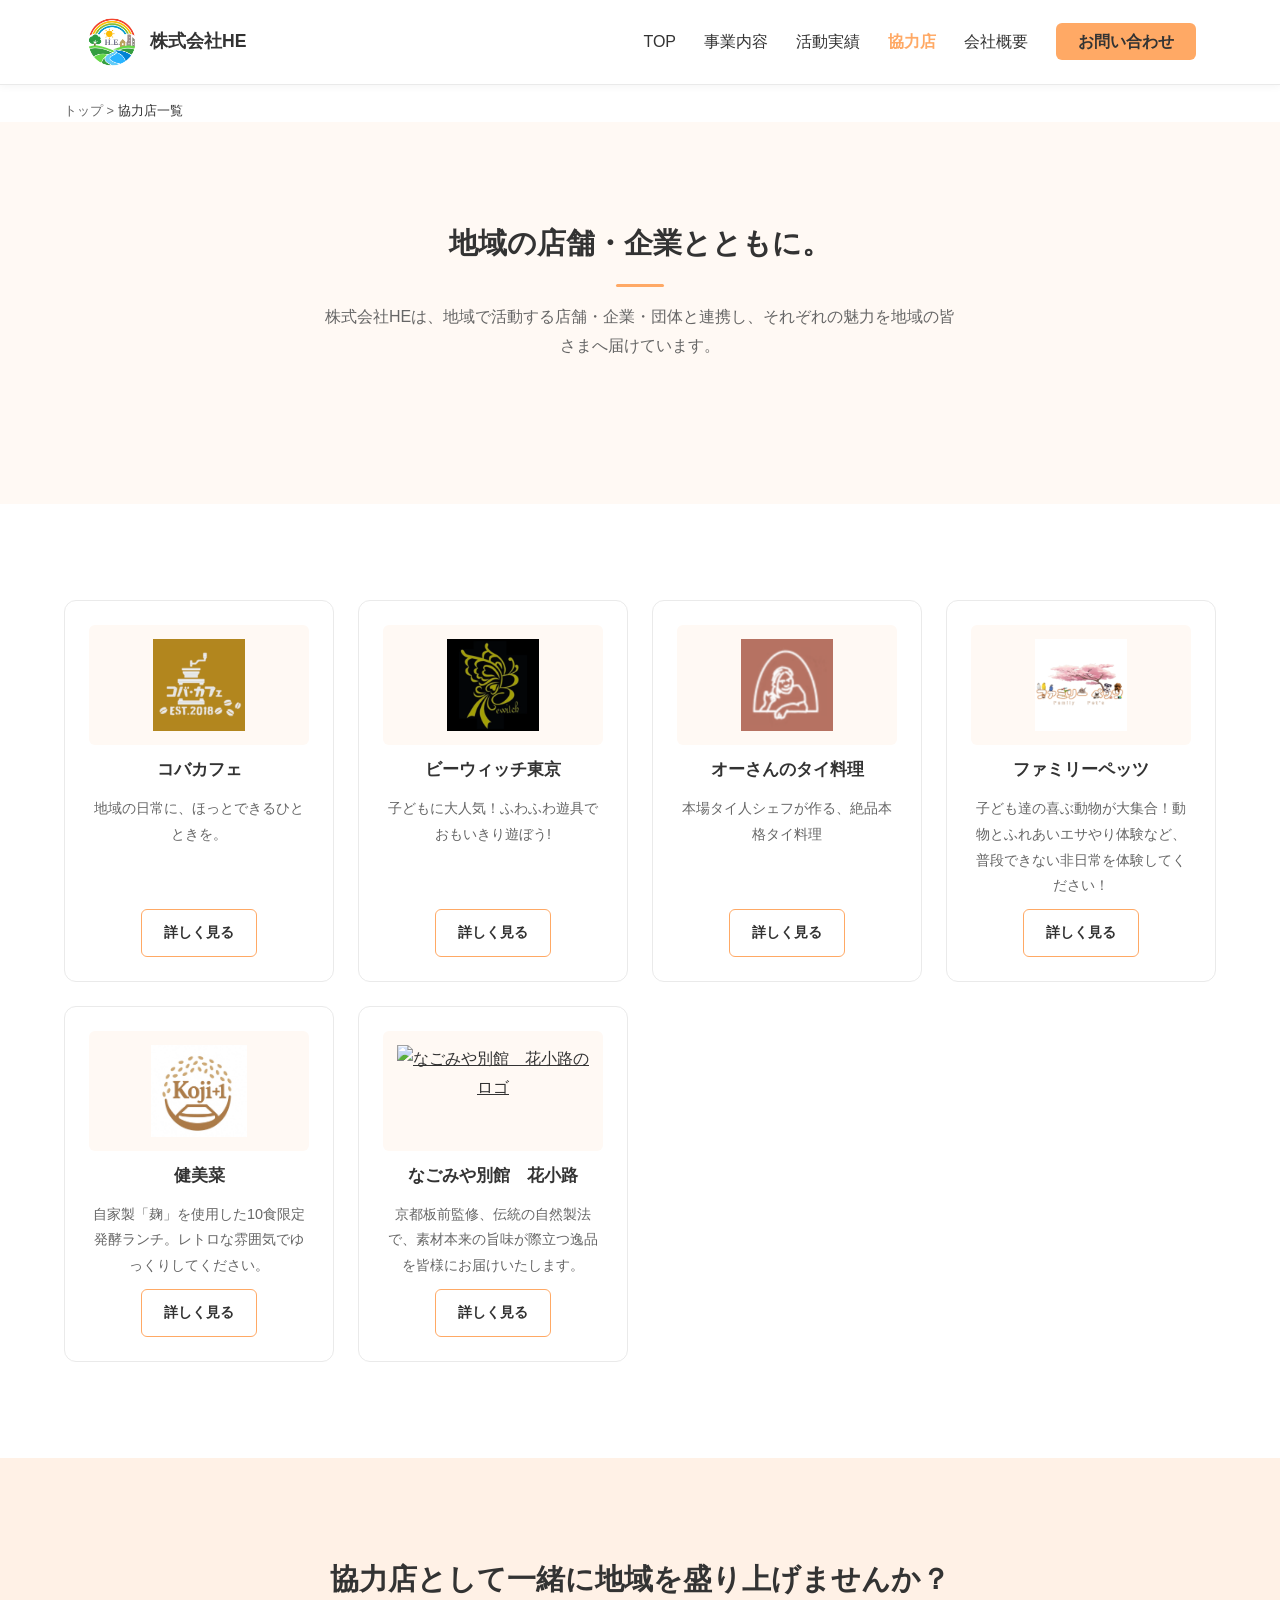
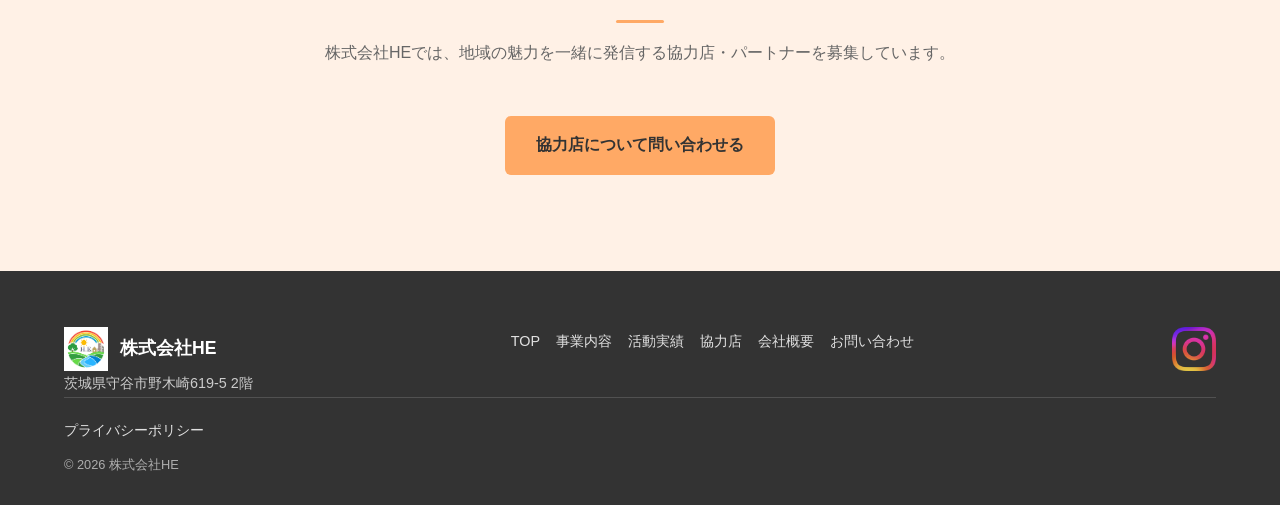
==== commit 36ede0a5: "新規協力店「なごみや別館 花小路」を追加 Notionアンケート回答(2026-08-02提出)を反映。 協力店個別ページ・一覧ページ・sitemap.xmlを更新し、QRコードを生成。 ロゴ画像はN" ====
--- a/partners/index.html
+++ b/partners/index.html
@@ -136,12 +136,21 @@
             </article>
 
             <article class="partner-card">
-                <a href="/partners/kenbina/" class="partner-card-logo">
-                    <img src="/images/partners/kenbina/logo.png" alt="健美菜のロゴ" width="500" height="500" loading="lazy" decoding="async">
-                </a>
-                <h2><a href="/partners/kenbina/">健美菜</a></h2>
+                <a href="/partners/kenbisai/" class="partner-card-logo">
+                    <img src="/images/partners/kenbisai/logo.png" alt="健美菜のロゴ" width="500" height="500" loading="lazy" decoding="async">
+                </a>
+                <h2><a href="/partners/kenbisai/">健美菜</a></h2>
                 <p>自家製「麹」を使用した10食限定発酵ランチ。レトロな雰囲気でゆっくりしてください。</p>
-                <a href="/partners/kenbina/" class="btn btn-outline btn-small">詳しく見る</a>
+                <a href="/partners/kenbisai/" class="btn btn-outline btn-small">詳しく見る</a>
+            </article>
+
+            <article class="partner-card">
+                <a href="/partners/hanakouji/" class="partner-card-logo">
+                    <img src="/images/partners/hanakouji/logo.png" alt="なごみや別館　花小路のロゴ" width="500" height="500" loading="lazy" decoding="async">
+                </a>
+                <h2><a href="/partners/hanakouji/">なごみや別館　花小路</a></h2>
+                <p>京都板前監修、伝統の自然製法で、素材本来の旨味が際立つ逸品を皆様にお届けいたします。</p>
+                <a href="/partners/hanakouji/" class="btn btn-outline btn-small">詳しく見る</a>
             </article>
 
         </div>
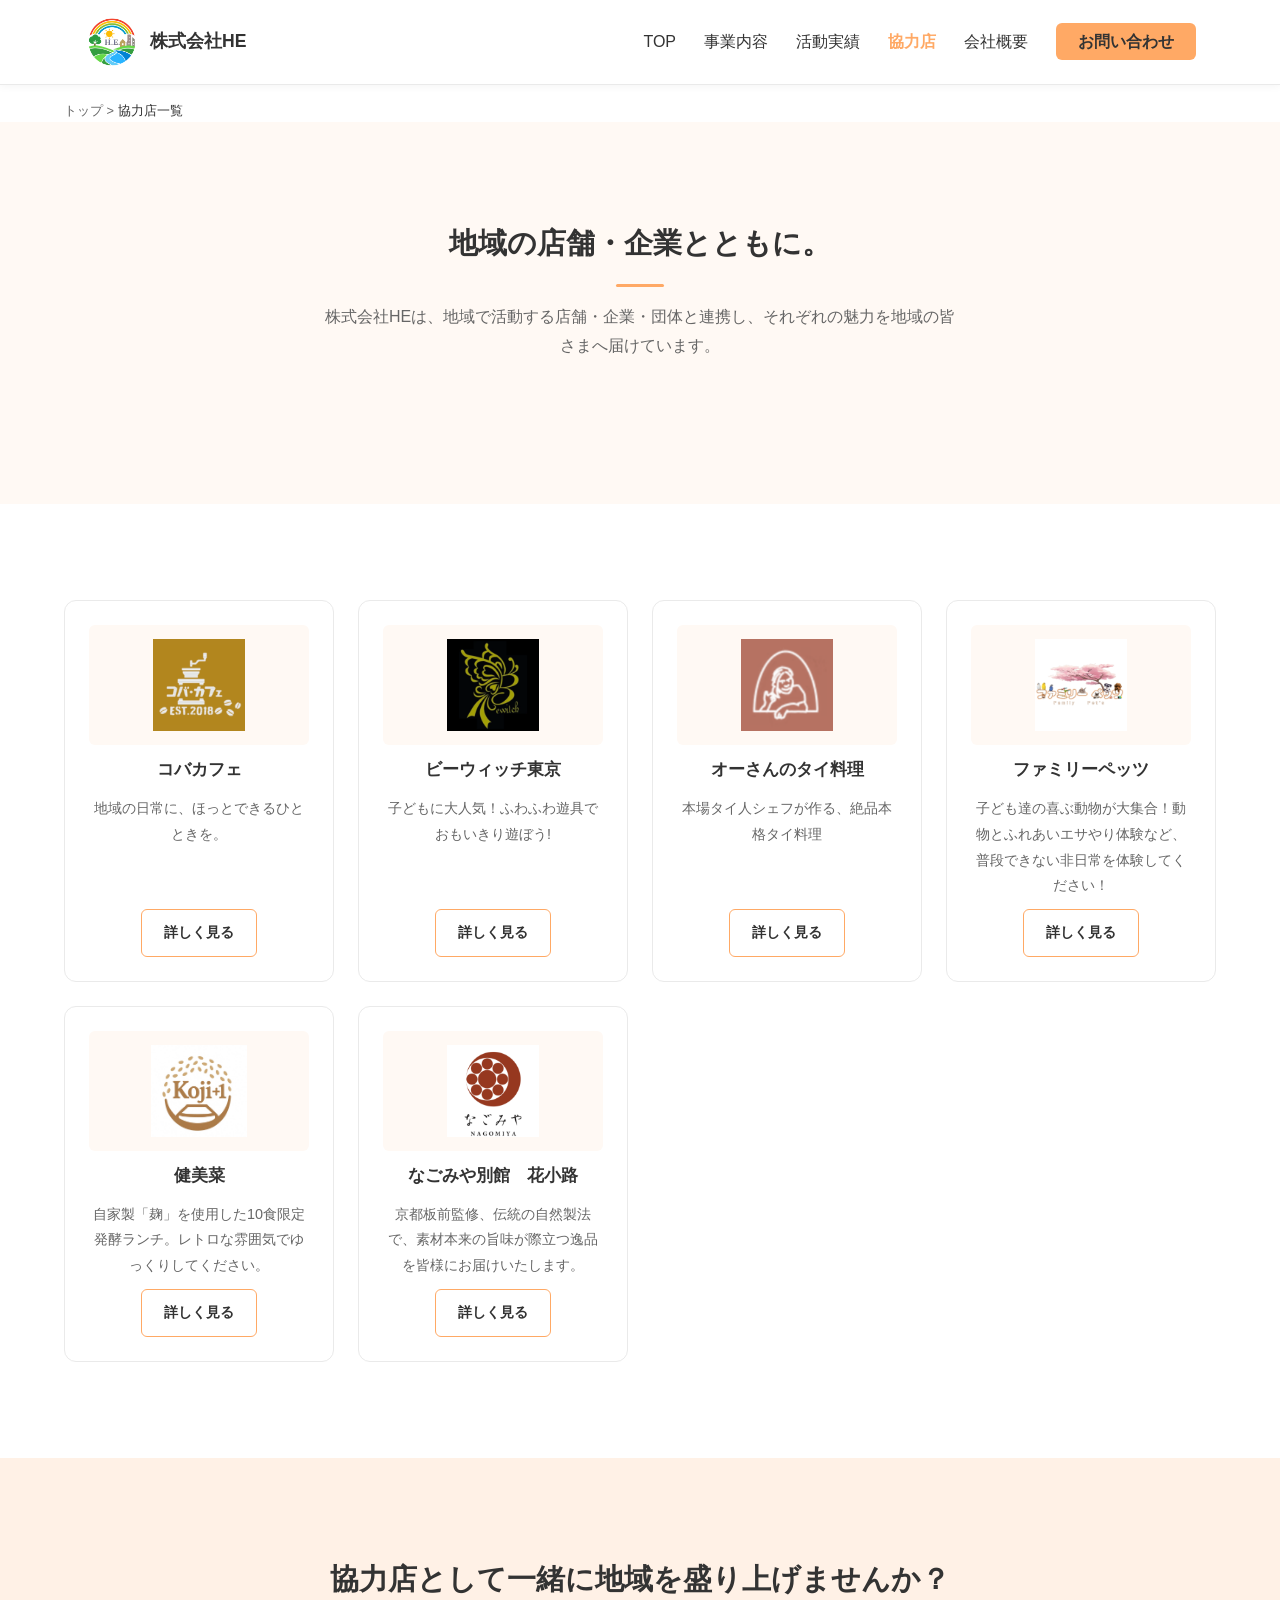
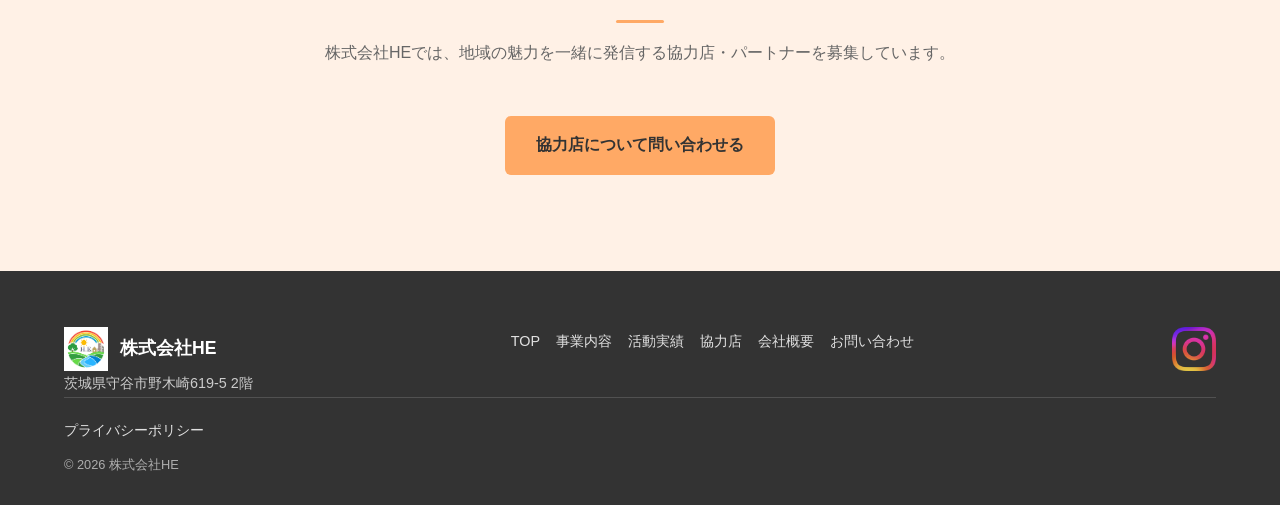
==== commit c9b4420f: "お問い合わせをNotionフォームへの外部リンクに変更、メールアドレス表記を削除 - 全ページの「お問い合わせ」ボタン（ヘッダー・ヒーロー・フッター・CTAセクション）をNotionフォームURLへの" ====
--- a/partners/index.html
+++ b/partners/index.html
@@ -71,7 +71,7 @@
                 <li><a href="/#results">活動実績</a></li>
                 <li><a href="/partners/" class="active" aria-current="page">協力店</a></li>
                 <li><a href="/#company">会社概要</a></li>
-                <li class="nav-cta"><a href="/#contact">お問い合わせ</a></li>
+                <li class="nav-cta"><a href="https://momentous-centipede-1d2.notion.site/3d03552071dd80219933c4e83ecb9e5e?pvs=105" target="_blank" rel="noopener">お問い合わせ</a></li>
             </ul>
         </nav>
 
@@ -187,7 +187,7 @@
                 <li><a href="/#results">活動実績</a></li>
                 <li><a href="/partners/">協力店</a></li>
                 <li><a href="/#company">会社概要</a></li>
-                <li><a href="/#contact">お問い合わせ</a></li>
+                <li><a href="https://momentous-centipede-1d2.notion.site/3d03552071dd80219933c4e83ecb9e5e?pvs=105" target="_blank" rel="noopener">お問い合わせ</a></li>
             </ul>
         </nav>
 
--- a/style.css
+++ b/style.css
@@ -348,6 +348,7 @@
   font-weight: 500;
   color: var(--color-text);
   margin-left: 4px;
+  white-space: nowrap;
 }
 
 .stat-label {
@@ -356,9 +357,17 @@
   font-size: 0.95rem;
 }
 
+.stats-highlight {
+  text-align: center;
+  margin-top: 32px;
+  font-size: 1.1rem;
+  font-weight: 700;
+  color: var(--color-primary);
+}
+
 .stats-note {
   text-align: center;
-  margin-top: 32px;
+  margin-top: 8px;
   font-size: 0.8rem;
   color: var(--color-text-light);
 }
@@ -411,19 +420,15 @@
   background: #fff;
   border: 1px solid var(--color-border);
   border-radius: var(--radius-md);
-  padding: 24px;
-}
-
-.card .placeholder {
-  height: 200px;
-  margin-bottom: 20px;
+  padding: 32px 24px;
 }
 
 .card-number {
   color: var(--color-primary);
   font-weight: 700;
-  font-size: 1.4rem;
-  margin-bottom: 8px;
+  font-size: 2.4rem;
+  line-height: 1;
+  margin-bottom: 16px;
 }
 
 .card h3 {
@@ -457,34 +462,16 @@
   height: 180px;
 }
 
-.case-meta {
-  display: grid;
-  grid-template-columns: repeat(2, 1fr);
-  gap: 10px 16px;
-  font-size: 0.9rem;
-}
-
-.case-meta div {
-  display: flex;
-  flex-direction: column;
-}
-
-.case-meta dt {
-  color: var(--color-text-light);
-  font-size: 0.8rem;
-}
-
-.case-meta dd {
-  font-weight: 600;
+.case-image {
+  width: 100%;
+  height: 180px;
+  object-fit: cover;
+  border-radius: var(--radius-sm);
 }
 
 .case-role {
   font-size: 0.95rem;
   color: var(--color-text-light);
-}
-
-.case-card .btn {
-  align-self: flex-start;
 }
 
 /* ==========================================================================
@@ -576,11 +563,6 @@
   flex-direction: column;
   align-items: center;
   gap: 16px;
-}
-
-.contact-email {
-  color: var(--color-text-light);
-  font-size: 0.9rem;
 }
 
 /* ==========================================================================
--- a/partners.css
+++ b/partners.css
@@ -229,6 +229,10 @@
   font-style: italic;
 }
 
+.partner-info dd.text-left {
+  text-align: left;
+}
+
 .partner-contact {
   text-align: center;
   margin: 40px 0;
